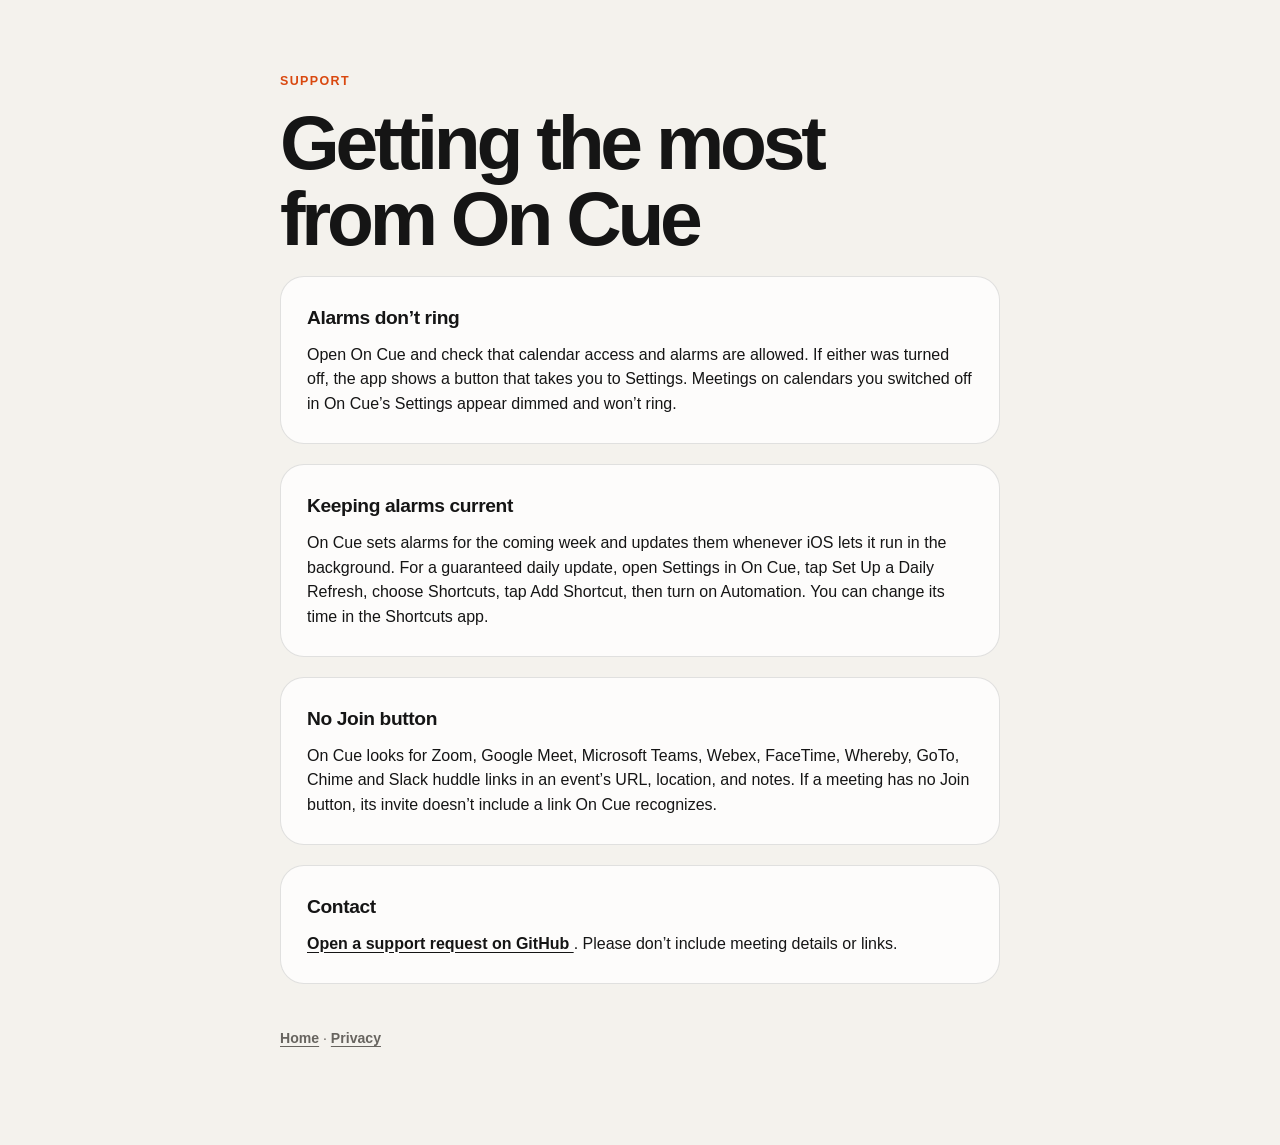
==== support/index.html @ cf5e85e2 "On Cue support and privacy pages Co-Authored-By: Claude Opus 5.5 <noreply@anthropic.com>" ====
<!doctype html>
<html lang="en">
  <head>
    <meta charset="utf-8">
    <meta name="viewport" content="width=device-width, initial-scale=1">
    <meta name="description" content="Help for On Cue.">
    <title>Support — On Cue</title>
    <link rel="stylesheet" href="../styles.css">
  </head>
  <body>
    <main>
      <p class="eyebrow">Support</p>
      <h1>Getting the most from On Cue</h1>

      <section class="panel">
        <h2>Alarms don’t ring</h2>
        <p>
          Open On Cue and check that calendar access and alarms are allowed.
          If either was turned off, the app shows a button that takes you to
          Settings. Meetings on calendars you switched off in On Cue’s Settings
          appear dimmed and won’t ring.
        </p>
      </section>

      <section class="panel">
        <h2>Keeping alarms current</h2>
        <p>
          On Cue sets alarms for the coming week and updates them whenever iOS
          lets it run in the background. For a guaranteed daily update, open
          Settings in On Cue, tap Set Up a Daily Refresh, choose Shortcuts,
          tap Add Shortcut, then turn on Automation. You can change its time in
          the Shortcuts app.
        </p>
      </section>

      <section class="panel">
        <h2>No Join button</h2>
        <p>
          On Cue looks for Zoom, Google Meet, Microsoft Teams, Webex, FaceTime,
          Whereby, GoTo, Chime and Slack huddle links in an event’s URL,
          location, and notes. If a meeting has no Join button, its invite
          doesn’t include a link On Cue recognizes.
        </p>
      </section>

      <section class="panel">
        <h2>Contact</h2>
        <p>
          <a href="https://github.com/jaguirre2192/oncue-support/issues/new">
            Open a support request on GitHub
          </a>.
          Please don’t include meeting details or links.
        </p>
      </section>

      <footer>
        <a href="../">Home</a> · <a href="../privacy/">Privacy</a>
      </footer>
    </main>
  </body>
</html>
---- styles.css ----
:root {
  color-scheme: light dark;
  --background: #f4f2ed;
  --surface: rgba(255, 255, 255, 0.78);
  --text: #151515;
  --muted: #67645f;
  --accent: #d9480f;
  --border: rgba(21, 21, 21, 0.12);
}

@media (prefers-color-scheme: dark) {
  :root {
    --background: #0d0d0e;
    --surface: rgba(31, 31, 33, 0.88);
    --text: #f5f5f4;
    --muted: #aaa7a1;
    --border: rgba(255, 255, 255, 0.14);
  }
}

* {
  box-sizing: border-box;
}

body {
  margin: 0;
  background: var(--background);
  color: var(--text);
  font-family: -apple-system, BlinkMacSystemFont, "SF Pro Text", "Helvetica Neue", sans-serif;
  line-height: 1.55;
}

main {
  width: min(720px, calc(100% - 40px));
  margin: 0 auto;
  padding: 72px 0 96px;
}

.eyebrow {
  margin: 0 0 14px;
  color: var(--accent);
  font-size: 0.78rem;
  font-weight: 750;
  letter-spacing: 0.11em;
  text-transform: uppercase;
}

h1 {
  max-width: 620px;
  margin: 0;
  font-size: clamp(2.5rem, 8vw, 4.8rem);
  letter-spacing: -0.055em;
  line-height: 0.98;
}

.lede {
  max-width: 610px;
  margin: 26px 0 44px;
  color: var(--muted);
  font-size: 1.15rem;
}

.panel {
  margin: 20px 0;
  padding: 26px;
  border: 1px solid var(--border);
  border-radius: 24px;
  background: var(--surface);
}

h2 {
  margin: 0 0 10px;
  font-size: 1.2rem;
  letter-spacing: -0.02em;
}

p,
ul {
  margin: 0 0 16px;
}

p:last-child,
ul:last-child {
  margin-bottom: 0;
}

a {
  color: inherit;
  font-weight: 650;
  text-underline-offset: 0.2em;
}

.links {
  display: grid;
  grid-template-columns: repeat(auto-fit, minmax(210px, 1fr));
  gap: 14px;
}

.link-card {
  display: block;
  padding: 22px;
  border: 1px solid var(--border);
  border-radius: 20px;
  background: var(--surface);
  text-decoration: none;
}

.link-card span {
  display: block;
  margin-top: 6px;
  color: var(--muted);
  font-size: 0.92rem;
  font-weight: 400;
}

footer {
  margin-top: 44px;
  color: var(--muted);
  font-size: 0.88rem;
}
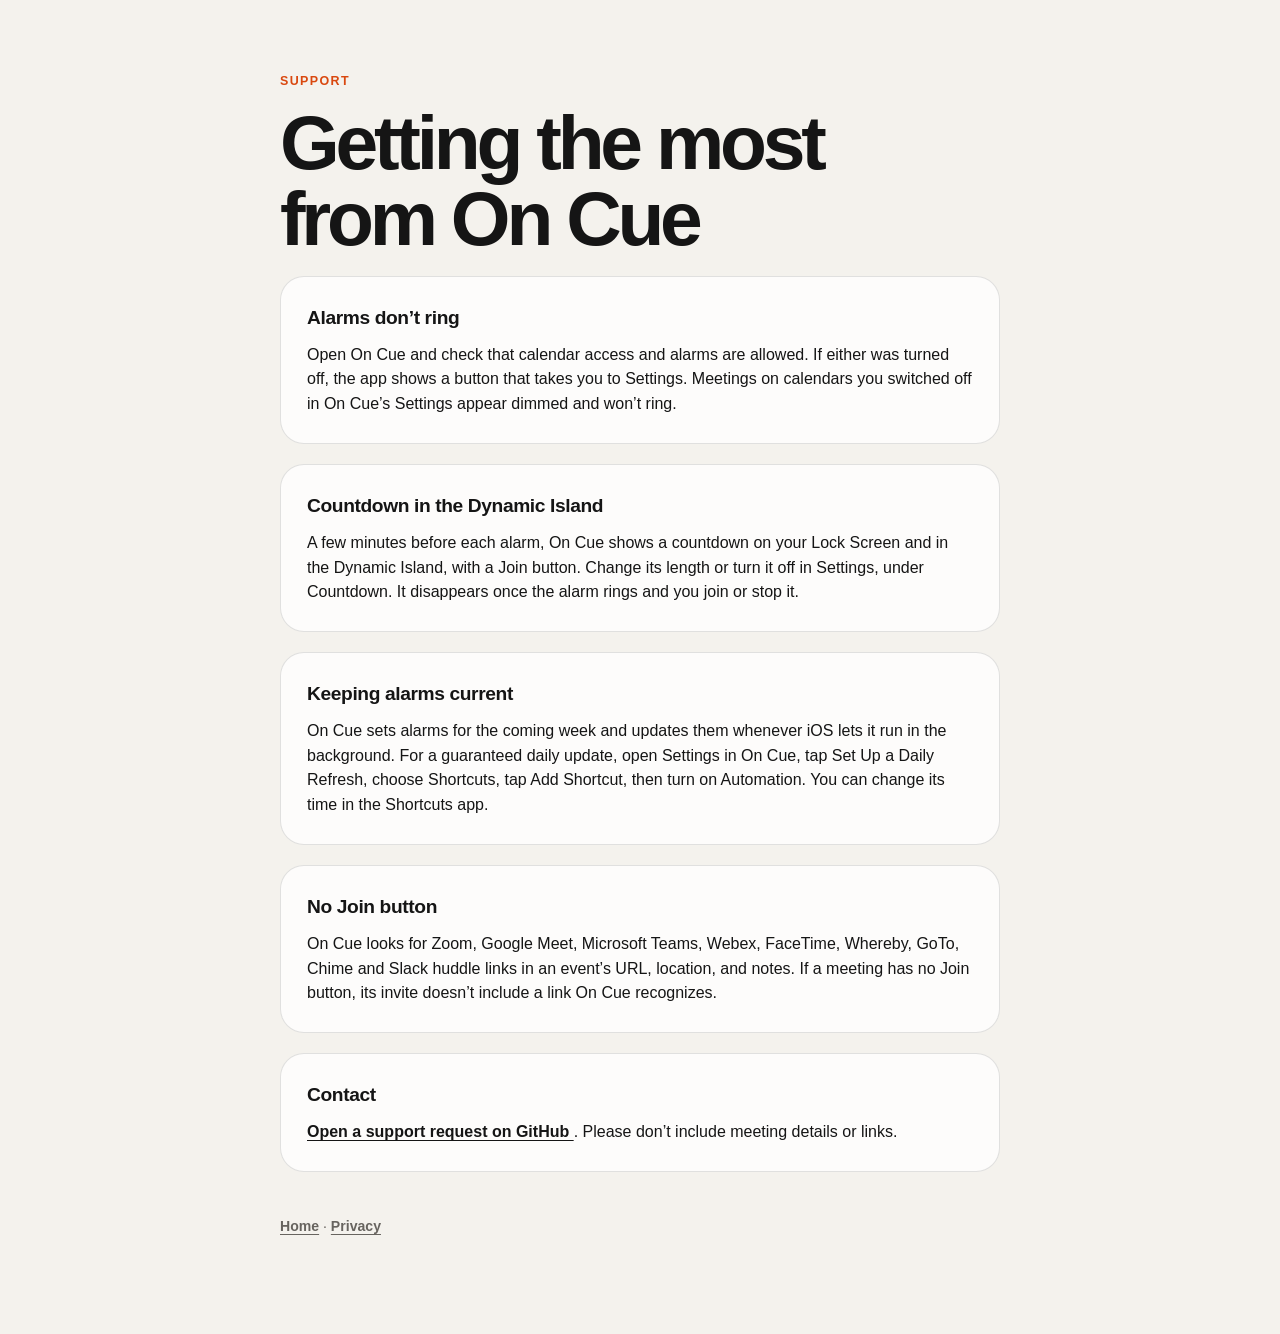
==== commit 51e6829a: "Explain the countdown Co-Authored-By: Claude Opus 5.5 <noreply@anthropic.com>" ====
--- a/support/index.html
+++ b/support/index.html
@@ -19,6 +19,16 @@
           If either was turned off, the app shows a button that takes you to
           Settings. Meetings on calendars you switched off in On Cue’s Settings
           appear dimmed and won’t ring.
+        </p>
+      </section>
+
+      <section class="panel">
+        <h2>Countdown in the Dynamic Island</h2>
+        <p>
+          A few minutes before each alarm, On Cue shows a countdown on your
+          Lock Screen and in the Dynamic Island, with a Join button. Change its
+          length or turn it off in Settings, under Countdown. It disappears
+          once the alarm rings and you join or stop it.
         </p>
       </section>
 
